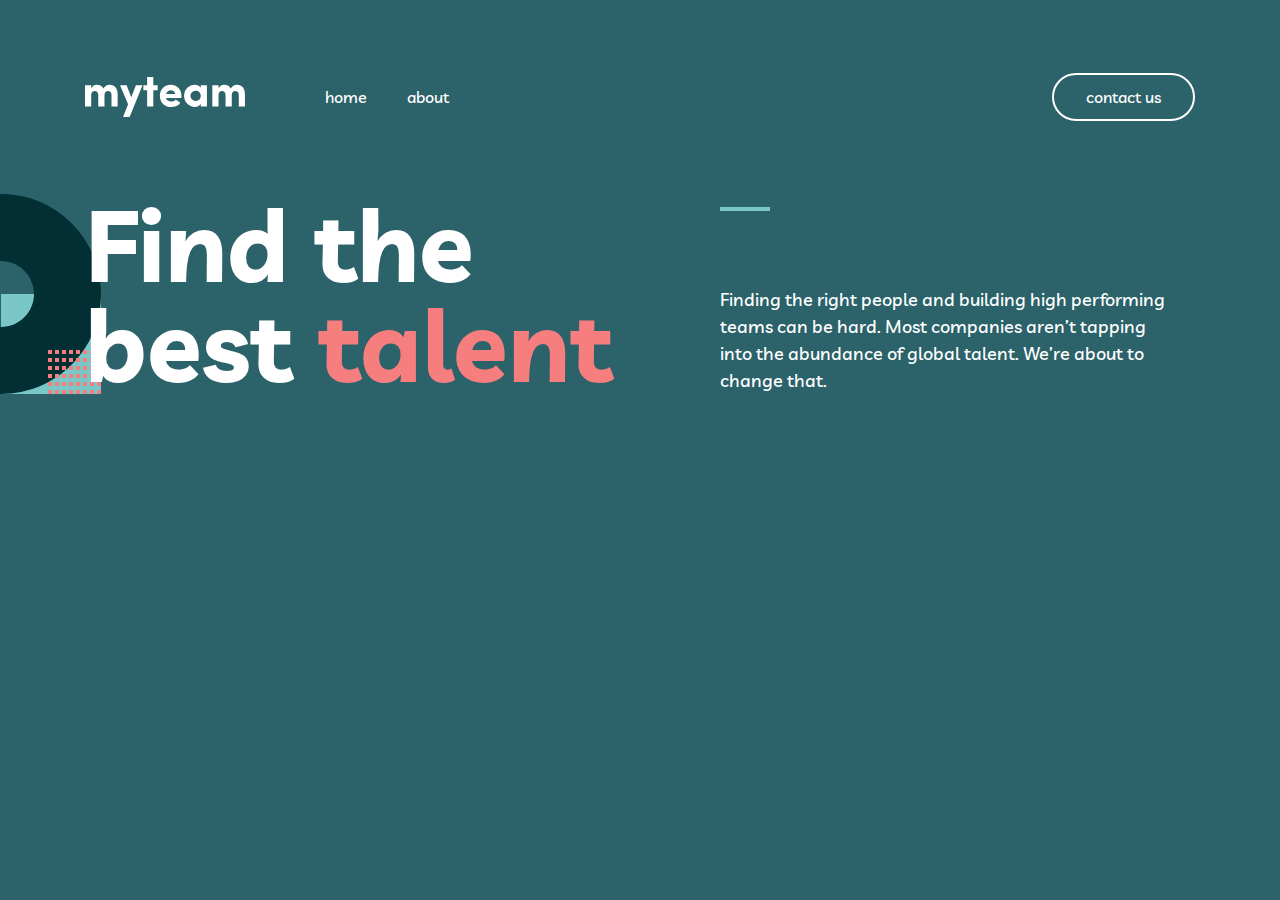
==== index.html @ e3292eda "intro qisimgacha tugatildi" ====
<!DOCTYPE html>
<html lang="en">
  <head>
    <meta charset="UTF-8" />
    <meta name="viewport" content="width=device-width, initial-scale=1.0" />
    <title>Document</title>

    <link rel="stylesheet" href="./css/styles.min.css" />
  </head>
  <body>
    <!-- header -->
    <header class="header">
      <div class="container header__container">
        <a class="header__logo" href="./index.html"
          ><img
            class="header__logo-img"
            src="./imgs/myteam-logo.svg"
            alt="Logo"
            width="160"
            height="40"
        /></a>

        <nav class="nav">
          <ul class="nav__list">
            <li class="nav__item">
              <a class="nav__link" href="./index.html">home</a>
            </li>
            <li class="nav__item">
              <a class="nav__link" href="./about.html">about</a>
            </li>
          </ul>
        </nav>
          
        <a class="contact-link contact-link-white" href="#">contact us</a>
      </div>
    </header>
      <main>
        <!-- intro -->
        <div class="intro intro1">
          <div class="container intro__container">
            <h2 class="intro__title">
              Find the <br>
              best <span> talent</span>
            </h2>
            <p class="intro__text">
              Finding the right people and building high performing teams can be hard.
              Most companies aren’t tapping into the abundance of global talent. We’re about to change that.
            </p>
          </div>
        </div>
      </main>
  </body>
</html>
---- css/styles.min.css ----
/*! normalize.css v8.0.1 | MIT License | github.com/necolas/normalize.css */html{line-height:1.15;-webkit-text-size-adjust:100%}body{margin:0}main{display:block}h1{font-size:2em;margin:.67em 0}hr{box-sizing:content-box;height:0;overflow:visible}pre{font-family:monospace,monospace;font-size:1em}a{background-color:rgba(0,0,0,0)}abbr[title]{border-bottom:none;text-decoration:underline;-webkit-text-decoration:underline dotted;text-decoration:underline dotted}b,strong{font-weight:bolder}code,kbd,samp{font-family:monospace,monospace;font-size:1em}small{font-size:80%}sub,sup{font-size:75%;line-height:0;position:relative;vertical-align:baseline}sub{bottom:-0.25em}sup{top:-0.5em}img{border-style:none}button,input,optgroup,select,textarea{font-family:inherit;font-size:100%;line-height:1.15;margin:0}button,input{overflow:visible}button,select{text-transform:none}button,[type=button],[type=reset],[type=submit]{-webkit-appearance:button}button::-moz-focus-inner,[type=button]::-moz-focus-inner,[type=reset]::-moz-focus-inner,[type=submit]::-moz-focus-inner{border-style:none;padding:0}button:-moz-focusring,[type=button]:-moz-focusring,[type=reset]:-moz-focusring,[type=submit]:-moz-focusring{outline:1px dotted ButtonText}fieldset{padding:.35em .75em .625em}legend{box-sizing:border-box;color:inherit;display:table;max-width:100%;padding:0;white-space:normal}progress{vertical-align:baseline}textarea{overflow:auto}[type=checkbox],[type=radio]{box-sizing:border-box;padding:0}[type=number]::-webkit-inner-spin-button,[type=number]::-webkit-outer-spin-button{height:auto}[type=search]{-webkit-appearance:textfield;outline-offset:-2px}[type=search]::-webkit-search-decoration{-webkit-appearance:none}::-webkit-file-upload-button{-webkit-appearance:button;font:inherit}details{display:block}summary{display:list-item}template{display:none}[hidden]{display:none}@font-face{font-display:swap;font-family:"Livvic";font-style:normal;font-weight:500;src:url("../fonts/livvic-v14-latin-500.woff2") format("woff2")}@font-face{font-display:swap;font-family:"Livvic";font-style:normal;font-weight:600;src:url("../fonts/livvic-v14-latin-600.woff2") format("woff2")}@font-face{font-display:swap;font-family:"Livvic";font-style:normal;font-weight:700;src:url("../fonts/livvic-v14-latin-700.woff2") format("woff2")}html{box-sizing:border-box}*,*::before,*::after{box-sizing:inherit;padding:0;margin:0}body{background-color:#2c6269;color:#fff;font-family:"Livvic","Arail",sans-serif;line-height:1.5}img{display:block;max-width:100%;height:auto}.contact-link{display:inline-block;padding:10px 32px;border-radius:24px;text-decoration:none}.contact-link-white{color:#fff;border:2px solid #fff;transition:all .3s ease}.contact-link-white:hover{background-color:#fff;color:#012f34}.contact-link-full-white{color:#004047;border:2px solid #fff;background-color:#fff;transition:all .3s ease}.contact-link-full-white:hover{background-color:#79c8c7;border:2px solid #79c8c7}.contact-link-blue{color:#012f34;border:2px solid #012f34;transition:all .3s ease}.contact-link-blue:hover{color:#fff;background-color:#012f34}.intro{background-image:url(../imgs/Group\ 8.svg);background-repeat:no-repeat}.intro__container{display:flex;align-items:end}.intro__title{width:635px;font-size:100px;font-weight:700;line-height:100px}.intro__title span{color:#f67e7e}.intro__text{position:relative;width:445px;font-size:18px;margin-right:30px;padding-top:79px}.intro__text::before{width:50px;height:4px;position:absolute;content:"";top:0;background-color:#79c8c7}.container{max-width:1150px;padding:0 20px;margin-left:auto;margin-right:auto}.visually-hidden{position:absolute;width:1px;height:1px;margin:-1px;border:0;padding:0;clip:rect(0 0 0 0);overflow:hidden}.header{padding:73px 0}.header__container{display:flex;align-items:center}.header__logo{margin-right:80px;transition:all .3s ease}.header__logo:hover{opacity:80%}.nav{margin-right:auto}.nav__list{display:flex;list-style-type:none}.nav__item{margin-right:40px}.nav__link{text-decoration:none;color:#fff;transition:all .3s ease}.nav__link:hover{color:#f67e7e}/*# sourceMappingURL=styles.min.css.map */
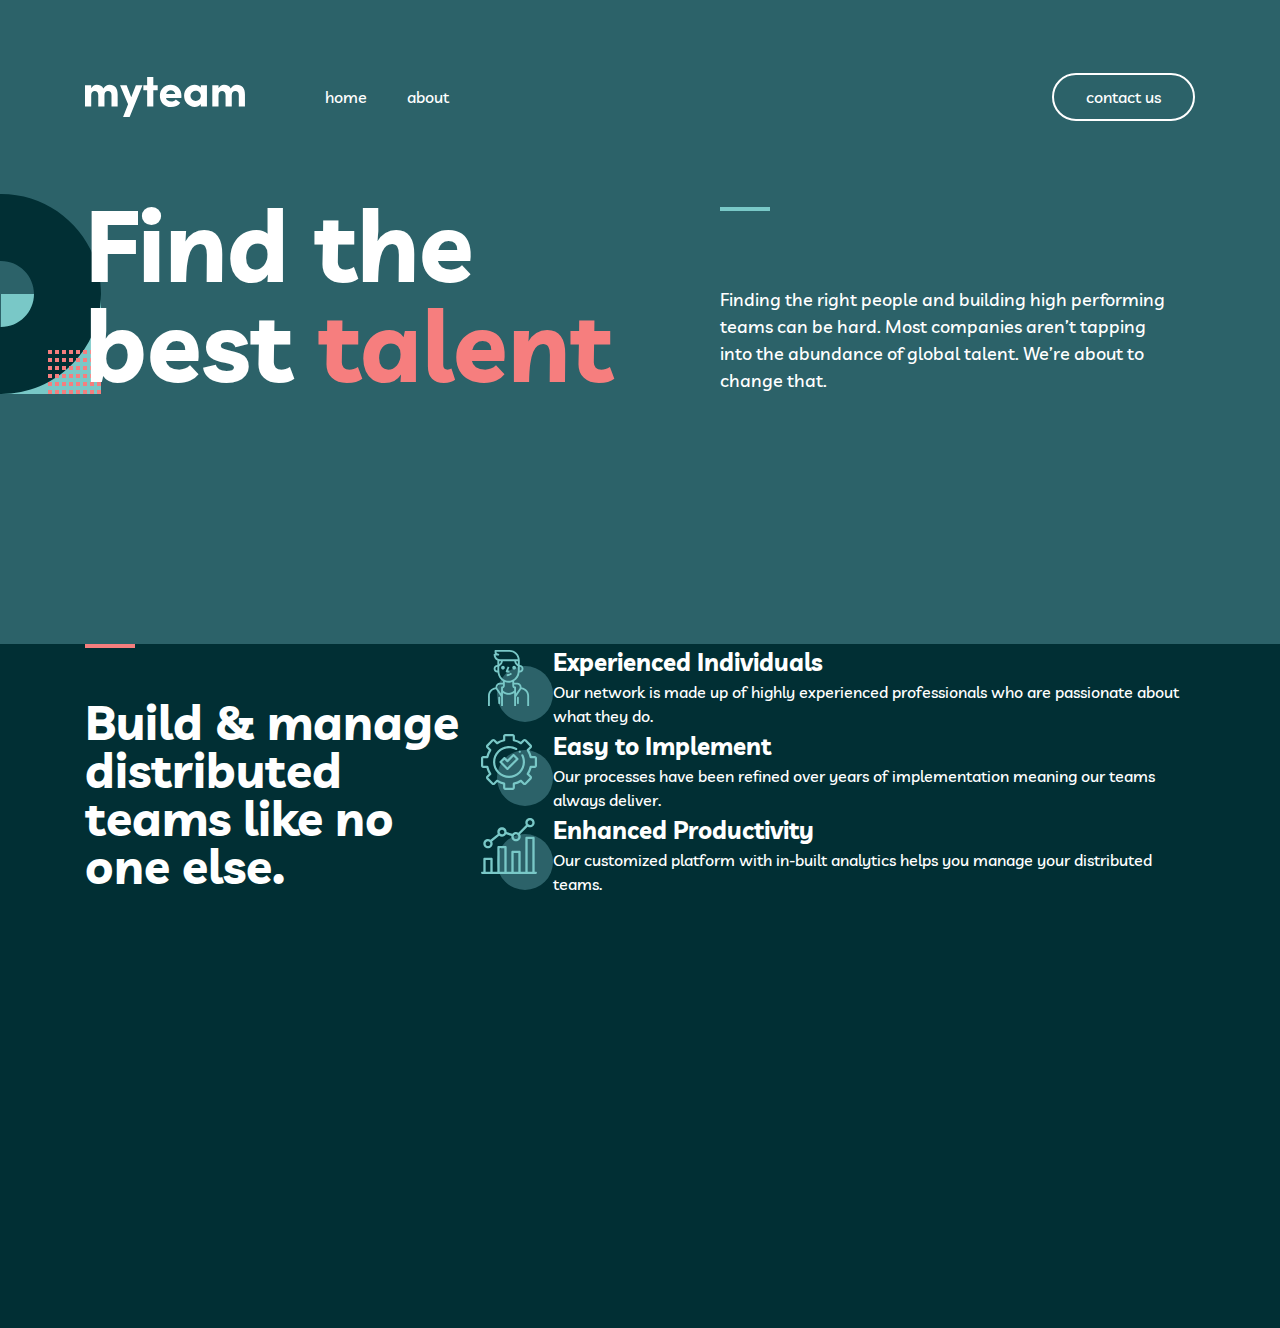
==== commit 4da39262: "intro qism chala" ====
--- a/index.html
+++ b/index.html
@@ -48,6 +48,35 @@
             </p>
           </div>
         </div>
+        <section class="build">
+          <div class="container build__container">
+            <h2 class="build__title">Build & manage distributed teams like no one else.</h2>
+          <ul class="build__list">
+            <li class="build__item">
+              <img class="build__image" src="imgs/Group 9.svg" alt="man">
+              <div class="build__item--wrapper">
+                <h2 class="build__item--title">Experienced Individuals</h2>
+                <p class="build__item--text">Our network is made up of highly experienced professionals who are passionate about what they do.</p>
+              </div>
+             </li>
+            <li class="build__item">
+              <img class="build__image" src="imgs/Group 10.svg" alt="man">
+              <div class="build__item--wrapper">
+                <h2 class="build__item--title">Easy to Implement</h2>
+                <p class="build__item--text">Our processes have been refined over years of implementation meaning our teams always deliver.</p>
+              </div>
+            </li>
+            <li class="build__item">
+              <img class="build__image" src="imgs/Group 11.svg" alt="man">
+              <div class="build__item--wrapper">
+                <h2 class="build__item--title">Enhanced Productivity</h2>
+                <p class="build__item--text">Our customized platform with in-built analytics helps you manage your distributed teams.</p>
+              </div>
+            </li>
+
+          </ul>
+          </div>
+        </section>
       </main>
   </body>
 </html>
--- a/css/styles.min.css
+++ b/css/styles.min.css
@@ -1 +1 @@
-/*! normalize.css v8.0.1 | MIT License | github.com/necolas/normalize.css */html{line-height:1.15;-webkit-text-size-adjust:100%}body{margin:0}main{display:block}h1{font-size:2em;margin:.67em 0}hr{box-sizing:content-box;height:0;overflow:visible}pre{font-family:monospace,monospace;font-size:1em}a{background-color:rgba(0,0,0,0)}abbr[title]{border-bottom:none;text-decoration:underline;-webkit-text-decoration:underline dotted;text-decoration:underline dotted}b,strong{font-weight:bolder}code,kbd,samp{font-family:monospace,monospace;font-size:1em}small{font-size:80%}sub,sup{font-size:75%;line-height:0;position:relative;vertical-align:baseline}sub{bottom:-0.25em}sup{top:-0.5em}img{border-style:none}button,input,optgroup,select,textarea{font-family:inherit;font-size:100%;line-height:1.15;margin:0}button,input{overflow:visible}button,select{text-transform:none}button,[type=button],[type=reset],[type=submit]{-webkit-appearance:button}button::-moz-focus-inner,[type=button]::-moz-focus-inner,[type=reset]::-moz-focus-inner,[type=submit]::-moz-focus-inner{border-style:none;padding:0}button:-moz-focusring,[type=button]:-moz-focusring,[type=reset]:-moz-focusring,[type=submit]:-moz-focusring{outline:1px dotted ButtonText}fieldset{padding:.35em .75em .625em}legend{box-sizing:border-box;color:inherit;display:table;max-width:100%;padding:0;white-space:normal}progress{vertical-align:baseline}textarea{overflow:auto}[type=checkbox],[type=radio]{box-sizing:border-box;padding:0}[type=number]::-webkit-inner-spin-button,[type=number]::-webkit-outer-spin-button{height:auto}[type=search]{-webkit-appearance:textfield;outline-offset:-2px}[type=search]::-webkit-search-decoration{-webkit-appearance:none}::-webkit-file-upload-button{-webkit-appearance:button;font:inherit}details{display:block}summary{display:list-item}template{display:none}[hidden]{display:none}@font-face{font-display:swap;font-family:"Livvic";font-style:normal;font-weight:500;src:url("../fonts/livvic-v14-latin-500.woff2") format("woff2")}@font-face{font-display:swap;font-family:"Livvic";font-style:normal;font-weight:600;src:url("../fonts/livvic-v14-latin-600.woff2") format("woff2")}@font-face{font-display:swap;font-family:"Livvic";font-style:normal;font-weight:700;src:url("../fonts/livvic-v14-latin-700.woff2") format("woff2")}html{box-sizing:border-box}*,*::before,*::after{box-sizing:inherit;padding:0;margin:0}body{background-color:#2c6269;color:#fff;font-family:"Livvic","Arail",sans-serif;line-height:1.5}img{display:block;max-width:100%;height:auto}.contact-link{display:inline-block;padding:10px 32px;border-radius:24px;text-decoration:none}.contact-link-white{color:#fff;border:2px solid #fff;transition:all .3s ease}.contact-link-white:hover{background-color:#fff;color:#012f34}.contact-link-full-white{color:#004047;border:2px solid #fff;background-color:#fff;transition:all .3s ease}.contact-link-full-white:hover{background-color:#79c8c7;border:2px solid #79c8c7}.contact-link-blue{color:#012f34;border:2px solid #012f34;transition:all .3s ease}.contact-link-blue:hover{color:#fff;background-color:#012f34}.intro{background-image:url(../imgs/Group\ 8.svg);background-repeat:no-repeat}.intro__container{display:flex;align-items:end}.intro__title{width:635px;font-size:100px;font-weight:700;line-height:100px}.intro__title span{color:#f67e7e}.intro__text{position:relative;width:445px;font-size:18px;margin-right:30px;padding-top:79px}.intro__text::before{width:50px;height:4px;position:absolute;content:"";top:0;background-color:#79c8c7}.container{max-width:1150px;padding:0 20px;margin-left:auto;margin-right:auto}.visually-hidden{position:absolute;width:1px;height:1px;margin:-1px;border:0;padding:0;clip:rect(0 0 0 0);overflow:hidden}.header{padding:73px 0}.header__container{display:flex;align-items:center}.header__logo{margin-right:80px;transition:all .3s ease}.header__logo:hover{opacity:80%}.nav{margin-right:auto}.nav__list{display:flex;list-style-type:none}.nav__item{margin-right:40px}.nav__link{text-decoration:none;color:#fff;transition:all .3s ease}.nav__link:hover{color:#f67e7e}/*# sourceMappingURL=styles.min.css.map */+/*! normalize.css v8.0.1 | MIT License | github.com/necolas/normalize.css */html{line-height:1.15;-webkit-text-size-adjust:100%}body{margin:0}main{display:block}h1{font-size:2em;margin:.67em 0}hr{box-sizing:content-box;height:0;overflow:visible}pre{font-family:monospace,monospace;font-size:1em}a{background-color:rgba(0,0,0,0)}abbr[title]{border-bottom:none;text-decoration:underline;-webkit-text-decoration:underline dotted;text-decoration:underline dotted}b,strong{font-weight:bolder}code,kbd,samp{font-family:monospace,monospace;font-size:1em}small{font-size:80%}sub,sup{font-size:75%;line-height:0;position:relative;vertical-align:baseline}sub{bottom:-0.25em}sup{top:-0.5em}img{border-style:none}button,input,optgroup,select,textarea{font-family:inherit;font-size:100%;line-height:1.15;margin:0}button,input{overflow:visible}button,select{text-transform:none}button,[type=button],[type=reset],[type=submit]{-webkit-appearance:button}button::-moz-focus-inner,[type=button]::-moz-focus-inner,[type=reset]::-moz-focus-inner,[type=submit]::-moz-focus-inner{border-style:none;padding:0}button:-moz-focusring,[type=button]:-moz-focusring,[type=reset]:-moz-focusring,[type=submit]:-moz-focusring{outline:1px dotted ButtonText}fieldset{padding:.35em .75em .625em}legend{box-sizing:border-box;color:inherit;display:table;max-width:100%;padding:0;white-space:normal}progress{vertical-align:baseline}textarea{overflow:auto}[type=checkbox],[type=radio]{box-sizing:border-box;padding:0}[type=number]::-webkit-inner-spin-button,[type=number]::-webkit-outer-spin-button{height:auto}[type=search]{-webkit-appearance:textfield;outline-offset:-2px}[type=search]::-webkit-search-decoration{-webkit-appearance:none}::-webkit-file-upload-button{-webkit-appearance:button;font:inherit}details{display:block}summary{display:list-item}template{display:none}[hidden]{display:none}@font-face{font-display:swap;font-family:"Livvic";font-style:normal;font-weight:500;src:url("../fonts/livvic-v14-latin-500.woff2") format("woff2")}@font-face{font-display:swap;font-family:"Livvic";font-style:normal;font-weight:600;src:url("../fonts/livvic-v14-latin-600.woff2") format("woff2")}@font-face{font-display:swap;font-family:"Livvic";font-style:normal;font-weight:700;src:url("../fonts/livvic-v14-latin-700.woff2") format("woff2")}html{box-sizing:border-box}*,*::before,*::after{box-sizing:inherit;padding:0;margin:0}body{background-color:#2c6269;color:#fff;font-family:"Livvic","Arail",sans-serif;line-height:1.5}img{display:block;max-width:100%;height:auto}.contact-link{display:inline-block;padding:10px 32px;border-radius:24px;text-decoration:none}.contact-link-white{color:#fff;border:2px solid #fff;transition:all .3s ease}.contact-link-white:hover{background-color:#fff;color:#012f34}.contact-link-full-white{color:#004047;border:2px solid #fff;background-color:#fff;transition:all .3s ease}.contact-link-full-white:hover{background-color:#79c8c7;border:2px solid #79c8c7}.contact-link-blue{color:#012f34;border:2px solid #012f34;transition:all .3s ease}.contact-link-blue:hover{color:#fff;background-color:#012f34}.intro{background-image:url(../imgs/Group\ 8.svg);background-repeat:no-repeat}.intro__container{display:flex;align-items:end}.intro__title{width:635px;font-size:100px;font-weight:700;line-height:100px}.intro__title span{color:#f67e7e}.intro__text{position:relative;width:445px;font-size:18px;margin-right:30px;padding-top:79px}.intro__text::before{width:50px;height:4px;position:absolute;content:"";top:0;background-color:#79c8c7}.build{position:relative;top:250px;height:684px;background-color:#012f34;background-image:url("../img/create-bg.svg");background-repeat:no-repeat;background-position:right calc(50% - 670px) bottom}.build__container{display:flex}.build__title{position:relative;width:445px;padding-top:54px;font-size:48px;line-height:48px;font-weight:700}.build__title::before{position:absolute;top:0;width:50px;height:4px;background-color:#f67e7e;content:""}.build__item{display:flex}.container{max-width:1150px;padding:0 20px;margin-left:auto;margin-right:auto}.visually-hidden{position:absolute;width:1px;height:1px;margin:-1px;border:0;padding:0;clip:rect(0 0 0 0);overflow:hidden}.header{padding:73px 0}.header__container{display:flex;align-items:center}.header__logo{margin-right:80px;transition:all .3s ease}.header__logo:hover{opacity:80%}.nav{margin-right:auto}.nav__list{display:flex;list-style-type:none}.nav__item{margin-right:40px}.nav__link{text-decoration:none;color:#fff;transition:all .3s ease}.nav__link:hover{color:#f67e7e}/*# sourceMappingURL=styles.min.css.map */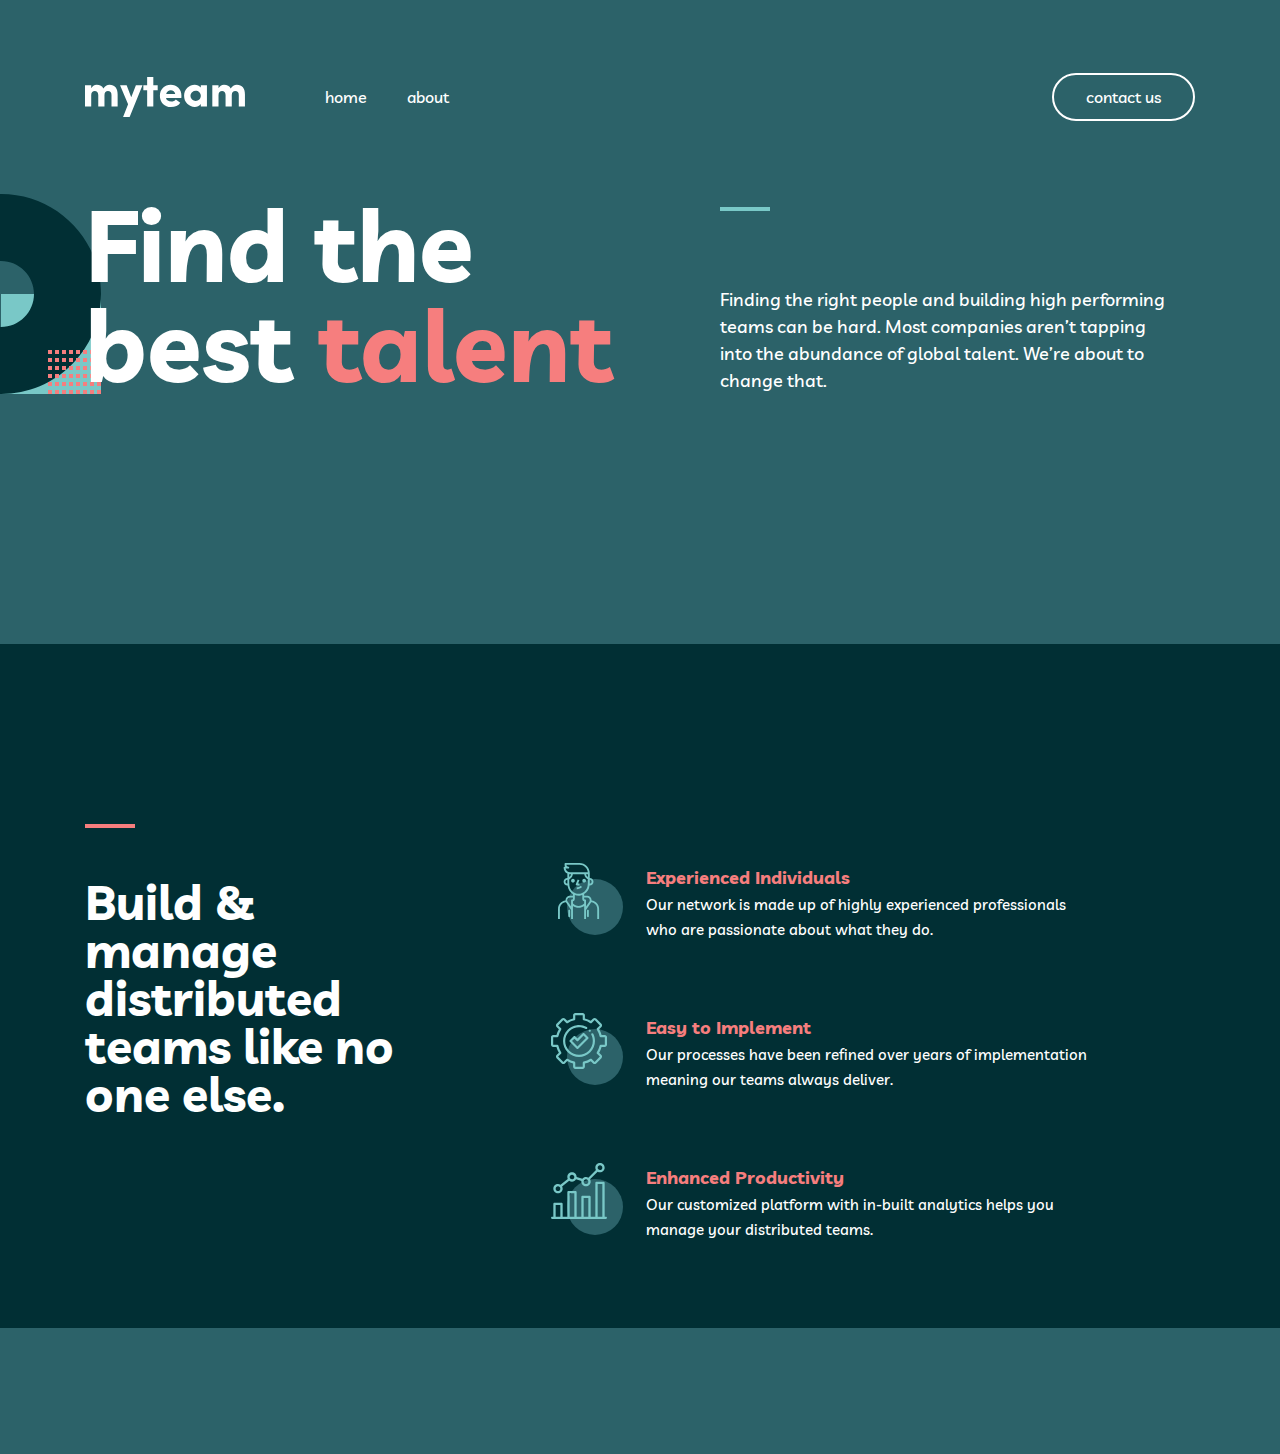
==== commit 4c8b7cf5: "intro qismida rasm yoq" ====
--- a/index.html
+++ b/index.html
@@ -73,8 +73,8 @@
                 <p class="build__item--text">Our customized platform with in-built analytics helps you manage your distributed teams.</p>
               </div>
             </li>
-
           </ul>
+          <p class="bottom__image"></p>
           </div>
         </section>
       </main>
--- a/css/styles.min.css
+++ b/css/styles.min.css
@@ -1 +1 @@
-/*! normalize.css v8.0.1 | MIT License | github.com/necolas/normalize.css */html{line-height:1.15;-webkit-text-size-adjust:100%}body{margin:0}main{display:block}h1{font-size:2em;margin:.67em 0}hr{box-sizing:content-box;height:0;overflow:visible}pre{font-family:monospace,monospace;font-size:1em}a{background-color:rgba(0,0,0,0)}abbr[title]{border-bottom:none;text-decoration:underline;-webkit-text-decoration:underline dotted;text-decoration:underline dotted}b,strong{font-weight:bolder}code,kbd,samp{font-family:monospace,monospace;font-size:1em}small{font-size:80%}sub,sup{font-size:75%;line-height:0;position:relative;vertical-align:baseline}sub{bottom:-0.25em}sup{top:-0.5em}img{border-style:none}button,input,optgroup,select,textarea{font-family:inherit;font-size:100%;line-height:1.15;margin:0}button,input{overflow:visible}button,select{text-transform:none}button,[type=button],[type=reset],[type=submit]{-webkit-appearance:button}button::-moz-focus-inner,[type=button]::-moz-focus-inner,[type=reset]::-moz-focus-inner,[type=submit]::-moz-focus-inner{border-style:none;padding:0}button:-moz-focusring,[type=button]:-moz-focusring,[type=reset]:-moz-focusring,[type=submit]:-moz-focusring{outline:1px dotted ButtonText}fieldset{padding:.35em .75em .625em}legend{box-sizing:border-box;color:inherit;display:table;max-width:100%;padding:0;white-space:normal}progress{vertical-align:baseline}textarea{overflow:auto}[type=checkbox],[type=radio]{box-sizing:border-box;padding:0}[type=number]::-webkit-inner-spin-button,[type=number]::-webkit-outer-spin-button{height:auto}[type=search]{-webkit-appearance:textfield;outline-offset:-2px}[type=search]::-webkit-search-decoration{-webkit-appearance:none}::-webkit-file-upload-button{-webkit-appearance:button;font:inherit}details{display:block}summary{display:list-item}template{display:none}[hidden]{display:none}@font-face{font-display:swap;font-family:"Livvic";font-style:normal;font-weight:500;src:url("../fonts/livvic-v14-latin-500.woff2") format("woff2")}@font-face{font-display:swap;font-family:"Livvic";font-style:normal;font-weight:600;src:url("../fonts/livvic-v14-latin-600.woff2") format("woff2")}@font-face{font-display:swap;font-family:"Livvic";font-style:normal;font-weight:700;src:url("../fonts/livvic-v14-latin-700.woff2") format("woff2")}html{box-sizing:border-box}*,*::before,*::after{box-sizing:inherit;padding:0;margin:0}body{background-color:#2c6269;color:#fff;font-family:"Livvic","Arail",sans-serif;line-height:1.5}img{display:block;max-width:100%;height:auto}.contact-link{display:inline-block;padding:10px 32px;border-radius:24px;text-decoration:none}.contact-link-white{color:#fff;border:2px solid #fff;transition:all .3s ease}.contact-link-white:hover{background-color:#fff;color:#012f34}.contact-link-full-white{color:#004047;border:2px solid #fff;background-color:#fff;transition:all .3s ease}.contact-link-full-white:hover{background-color:#79c8c7;border:2px solid #79c8c7}.contact-link-blue{color:#012f34;border:2px solid #012f34;transition:all .3s ease}.contact-link-blue:hover{color:#fff;background-color:#012f34}.intro{background-image:url(../imgs/Group\ 8.svg);background-repeat:no-repeat}.intro__container{display:flex;align-items:end}.intro__title{width:635px;font-size:100px;font-weight:700;line-height:100px}.intro__title span{color:#f67e7e}.intro__text{position:relative;width:445px;font-size:18px;margin-right:30px;padding-top:79px}.intro__text::before{width:50px;height:4px;position:absolute;content:"";top:0;background-color:#79c8c7}.build{position:relative;top:250px;height:684px;background-color:#012f34;background-image:url("../img/create-bg.svg");background-repeat:no-repeat;background-position:right calc(50% - 670px) bottom}.build__container{display:flex}.build__title{position:relative;width:445px;padding-top:54px;font-size:48px;line-height:48px;font-weight:700}.build__title::before{position:absolute;top:0;width:50px;height:4px;background-color:#f67e7e;content:""}.build__item{display:flex}.container{max-width:1150px;padding:0 20px;margin-left:auto;margin-right:auto}.visually-hidden{position:absolute;width:1px;height:1px;margin:-1px;border:0;padding:0;clip:rect(0 0 0 0);overflow:hidden}.header{padding:73px 0}.header__container{display:flex;align-items:center}.header__logo{margin-right:80px;transition:all .3s ease}.header__logo:hover{opacity:80%}.nav{margin-right:auto}.nav__list{display:flex;list-style-type:none}.nav__item{margin-right:40px}.nav__link{text-decoration:none;color:#fff;transition:all .3s ease}.nav__link:hover{color:#f67e7e}/*# sourceMappingURL=styles.min.css.map */+/*! normalize.css v8.0.1 | MIT License | github.com/necolas/normalize.css */html{line-height:1.15;-webkit-text-size-adjust:100%}body{margin:0}main{display:block}h1{font-size:2em;margin:.67em 0}hr{box-sizing:content-box;height:0;overflow:visible}pre{font-family:monospace,monospace;font-size:1em}a{background-color:rgba(0,0,0,0)}abbr[title]{border-bottom:none;text-decoration:underline;-webkit-text-decoration:underline dotted;text-decoration:underline dotted}b,strong{font-weight:bolder}code,kbd,samp{font-family:monospace,monospace;font-size:1em}small{font-size:80%}sub,sup{font-size:75%;line-height:0;position:relative;vertical-align:baseline}sub{bottom:-0.25em}sup{top:-0.5em}img{border-style:none}button,input,optgroup,select,textarea{font-family:inherit;font-size:100%;line-height:1.15;margin:0}button,input{overflow:visible}button,select{text-transform:none}button,[type=button],[type=reset],[type=submit]{-webkit-appearance:button}button::-moz-focus-inner,[type=button]::-moz-focus-inner,[type=reset]::-moz-focus-inner,[type=submit]::-moz-focus-inner{border-style:none;padding:0}button:-moz-focusring,[type=button]:-moz-focusring,[type=reset]:-moz-focusring,[type=submit]:-moz-focusring{outline:1px dotted ButtonText}fieldset{padding:.35em .75em .625em}legend{box-sizing:border-box;color:inherit;display:table;max-width:100%;padding:0;white-space:normal}progress{vertical-align:baseline}textarea{overflow:auto}[type=checkbox],[type=radio]{box-sizing:border-box;padding:0}[type=number]::-webkit-inner-spin-button,[type=number]::-webkit-outer-spin-button{height:auto}[type=search]{-webkit-appearance:textfield;outline-offset:-2px}[type=search]::-webkit-search-decoration{-webkit-appearance:none}::-webkit-file-upload-button{-webkit-appearance:button;font:inherit}details{display:block}summary{display:list-item}template{display:none}[hidden]{display:none}@font-face{font-display:swap;font-family:"Livvic";font-style:normal;font-weight:500;src:url("../fonts/livvic-v14-latin-500.woff2") format("woff2")}@font-face{font-display:swap;font-family:"Livvic";font-style:normal;font-weight:600;src:url("../fonts/livvic-v14-latin-600.woff2") format("woff2")}@font-face{font-display:swap;font-family:"Livvic";font-style:normal;font-weight:700;src:url("../fonts/livvic-v14-latin-700.woff2") format("woff2")}html{box-sizing:border-box}*,*::before,*::after{box-sizing:inherit;padding:0;margin:0}body{background-color:#2c6269;color:#fff;font-family:"Livvic","Arail",sans-serif;line-height:1.5}img{display:block;max-width:100%;height:auto}.contact-link{display:inline-block;padding:10px 32px;border-radius:24px;text-decoration:none}.contact-link-white{color:#fff;border:2px solid #fff;transition:all .3s ease}.contact-link-white:hover{background-color:#fff;color:#012f34}.contact-link-full-white{color:#004047;border:2px solid #fff;background-color:#fff;transition:all .3s ease}.contact-link-full-white:hover{background-color:#79c8c7;border:2px solid #79c8c7}.contact-link-blue{color:#012f34;border:2px solid #012f34;transition:all .3s ease}.contact-link-blue:hover{color:#fff;background-color:#012f34}.intro{background-image:url(../imgs/Group\ 8.svg);background-repeat:no-repeat}.intro__container{display:flex;align-items:end}.intro__title{width:635px;font-size:100px;font-weight:700;line-height:100px}.intro__title span{color:#f67e7e}.intro__text{position:relative;width:445px;font-size:18px;margin-right:30px;padding-top:79px}.intro__text::before{width:50px;height:4px;position:absolute;content:"";top:0;background-color:#79c8c7}.build{position:relative;top:250px;height:684px;background-color:#012f34;background-image:url("../img/create-bg.svg");background-repeat:no-repeat;background-position:right calc(50% - 670px) bottom}.build__container{display:flex;align-items:right}.build__title{position:relative;top:180px;width:445px;padding-top:54px;font-size:48px;line-height:48px;font-weight:700}.build__title::before{position:absolute;top:0;width:50px;height:4px;background-color:#f67e7e;content:""}.build__list{margin-top:180px;margin-left:125px}.bottom__image{background-image:url(../imgs/Group\ 12.svg);background-repeat:no-repeat;width:200px;height:244px;position:relative;left:586px;bottom:147px}.build__image{margin-right:23px}.build__item--wrapper{margin-top:40px;margin-right:23px;margin-bottom:32px}.build__item--title{color:#f67e7e;font-size:18px;line-height:28px}.build__item--text{width:445px;color:#fff;font-size:15px;line-height:25px}.build__item{display:flex}.container{max-width:1150px;padding:0 20px;margin-left:auto;margin-right:auto}.visually-hidden{position:absolute;width:1px;height:1px;margin:-1px;border:0;padding:0;clip:rect(0 0 0 0);overflow:hidden}.header{padding:73px 0}.header__container{display:flex;align-items:center}.header__logo{margin-right:80px;transition:all .3s ease}.header__logo:hover{opacity:80%}.nav{margin-right:auto}.nav__list{display:flex;list-style-type:none}.nav__item{margin-right:40px}.nav__link{text-decoration:none;color:#fff;transition:all .3s ease}.nav__link:hover{color:#f67e7e}/*# sourceMappingURL=styles.min.css.map */